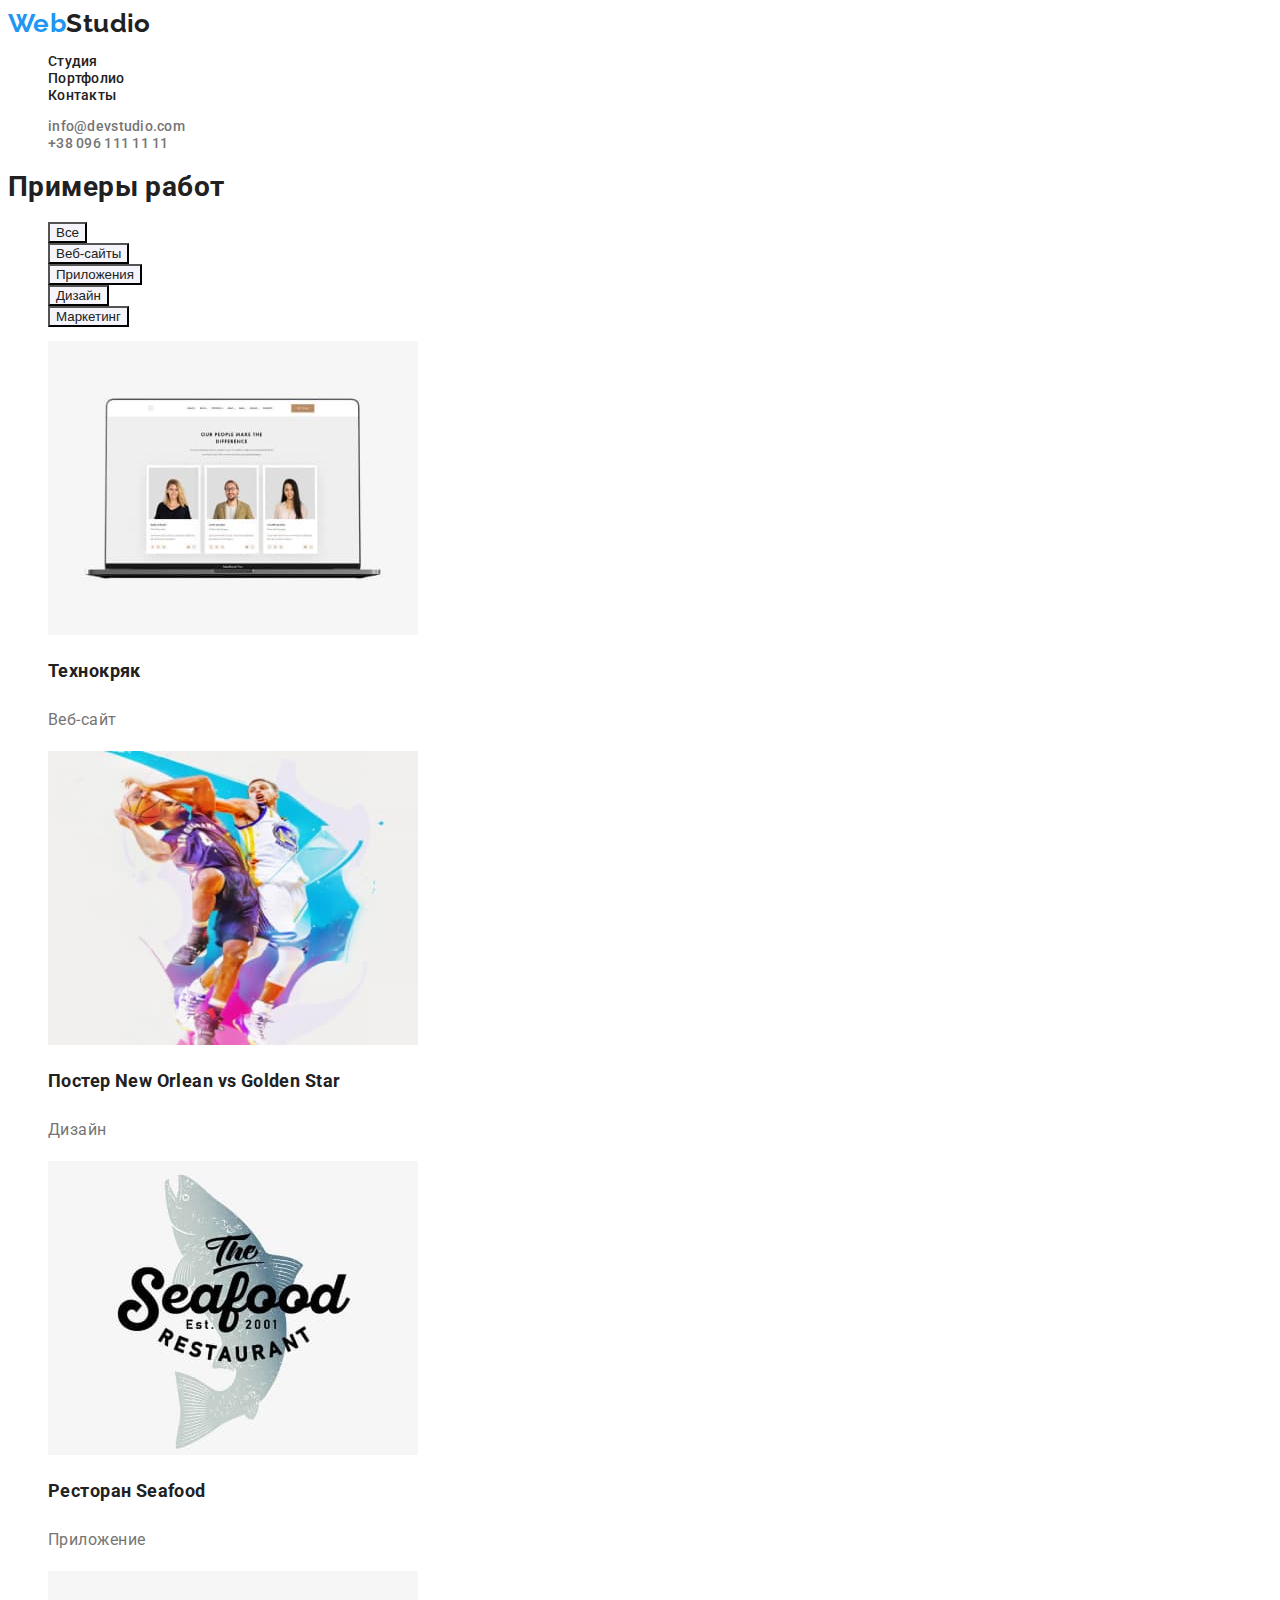
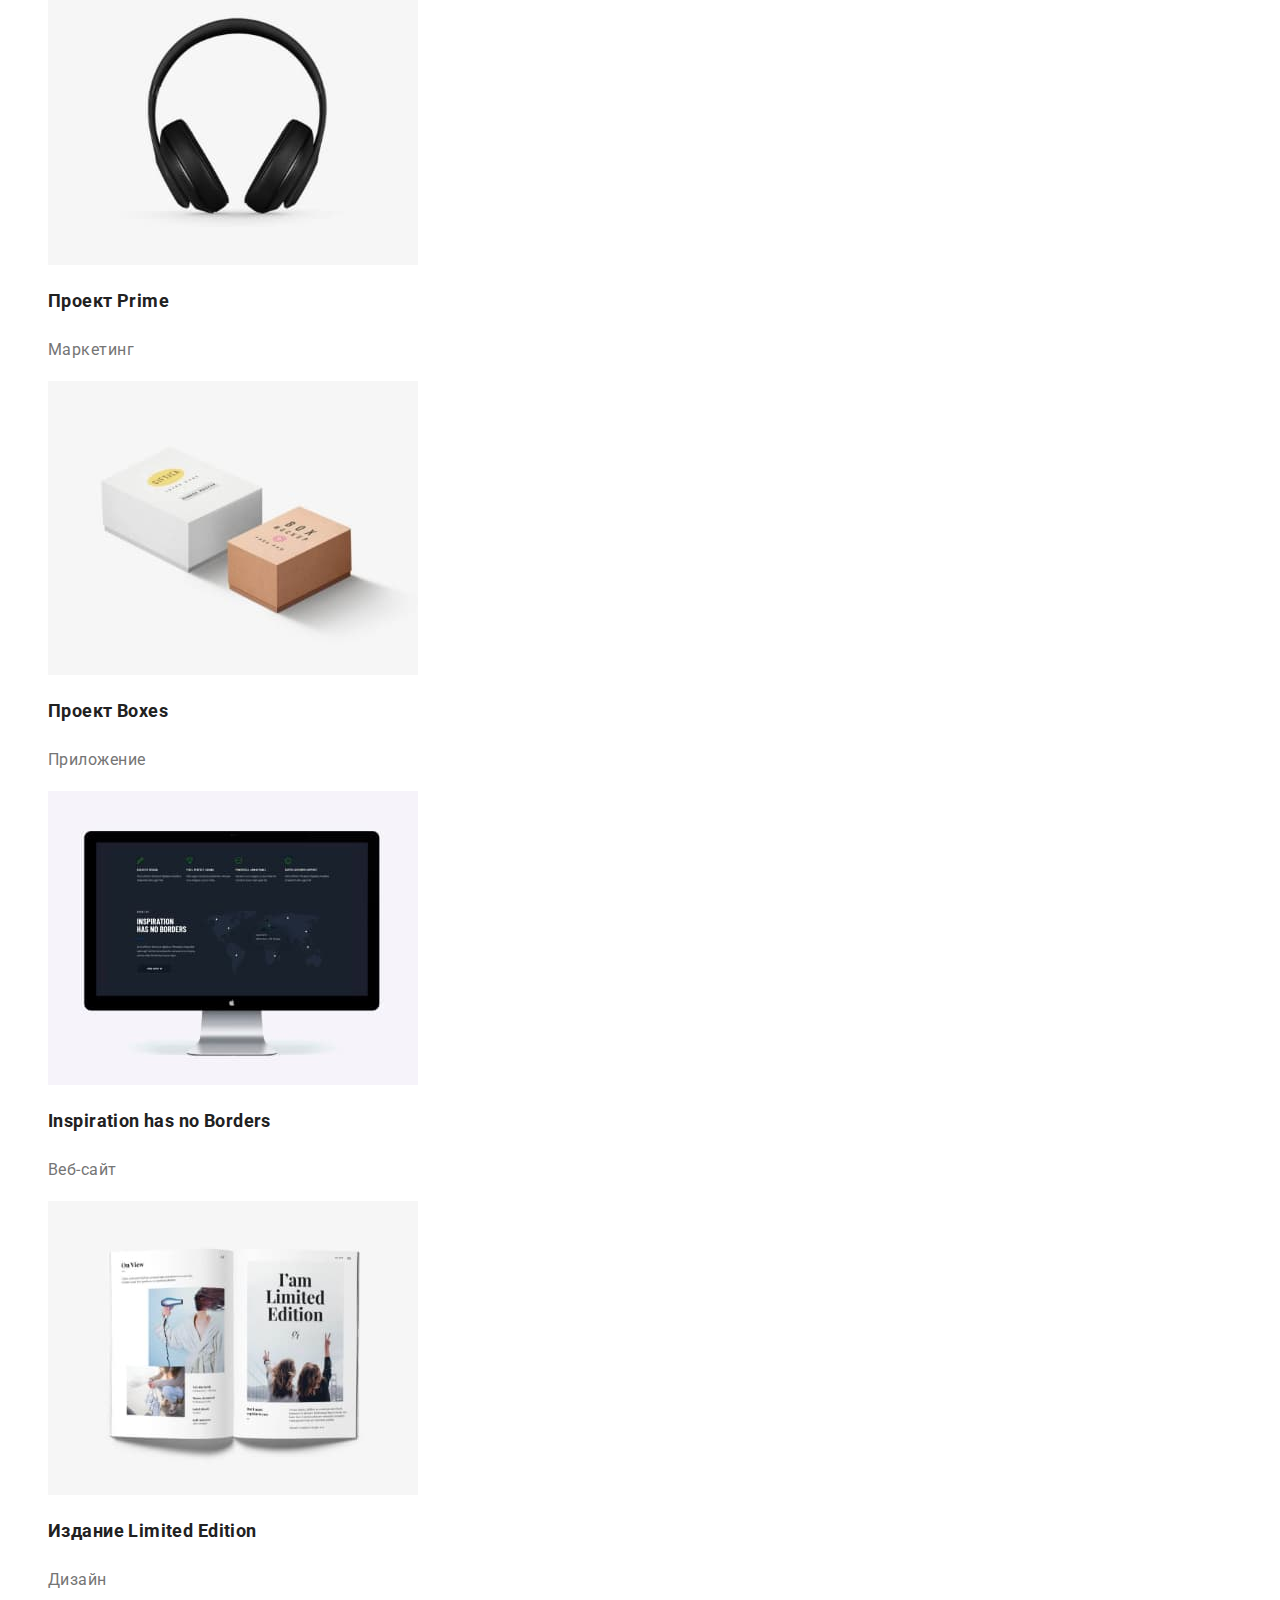
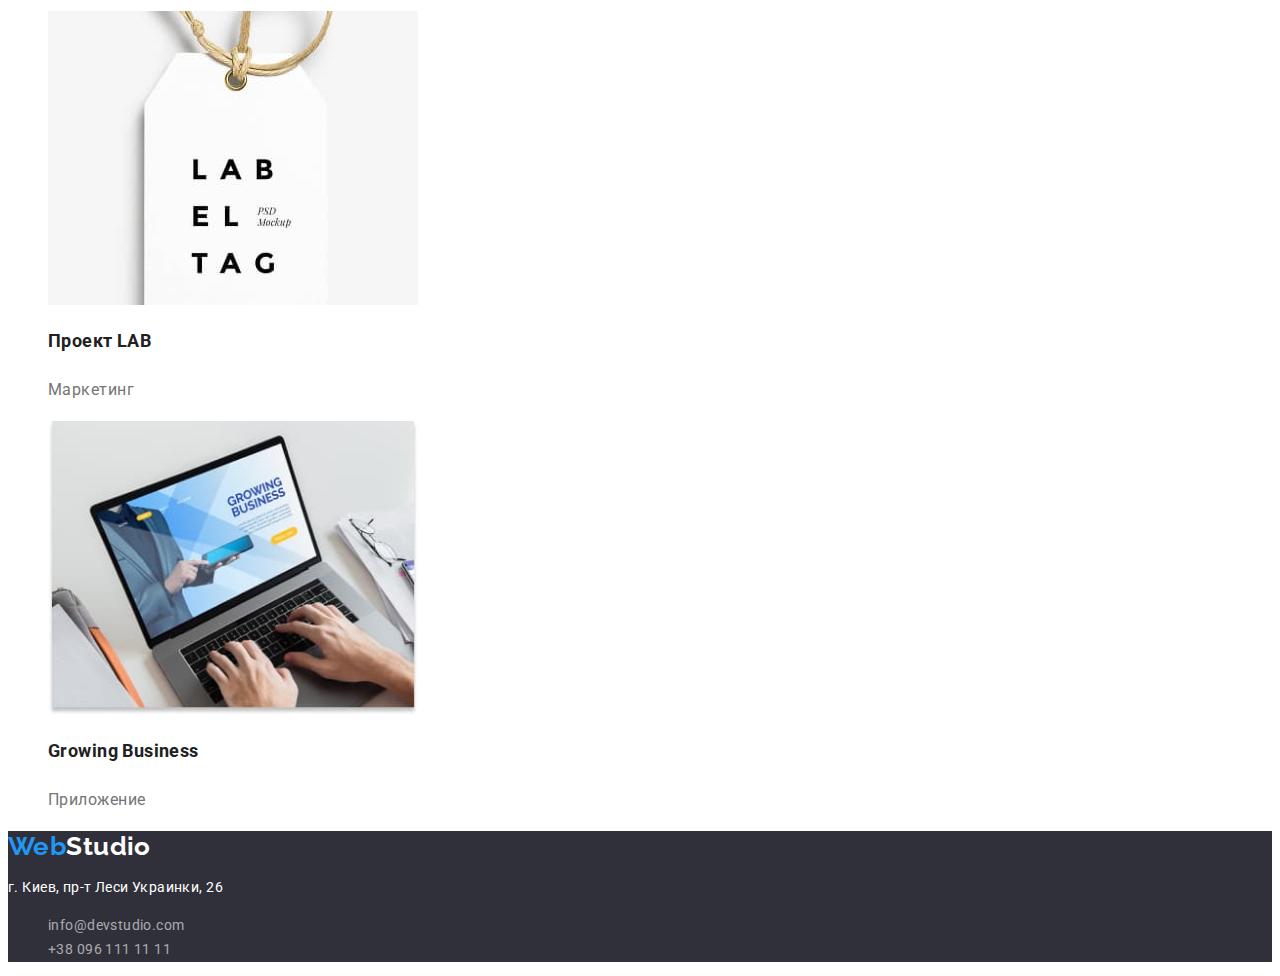
==== portfolio.html @ e50832c1 "ver 2" ====
<!DOCTYPE html>
<html lang="en">
  <head>
    <meta charset="UTF-8" />
    <meta http-equiv="X-UA-Compatible" content="IE=edge" />
    <meta name="viewport" content="width=device-width, initial-scale=1.0" />
    <title>Портфолио</title>
    <link href="https://fonts.googleapis.com/css2?family=Raleway:wght@700&family=Roboto:wght@400;500;700;900&display=swap" rel="stylesheet">
    <link rel="stylesheet" href="/CSS/style.css" />
  </head>
  <body>
    <!-- Шапка -->
    <header class="header">
      <nav class="nav-header">
        <a href="/index.html" class="nav-header-logo"
          ><span class="nav-logo-part">Web</span>Studio</a
        >
        <ul class="nav-header-links list">
          <li><a href="index.html" class="nav-header-link">Студия</a></li>
          <li>
            <a href="portfolio.html" class="nav-header-link">Портфолио</a>
          </li>
          <li><a href="*" class="nav-header-link">Контакты</a></li>
        </ul>
      </nav>
      <ul class="nav-header-contacts list">
        <li class="nav-header-contact">
          <a href="mailto:info@devstudio.com" class="mail"
            >info@devstudio.com</a
          >
        </li>
        <li class="nav-header-contact">
          <a href="tel:+380961111111" class="tel">+38 096 111 11 11</a>
        </li>
      </ul>
    </header>
    <main>
      <section class="projects-list">
        <h1 class="title">Примеры работ</h1>
        <!-- Кнопки второстепенные -->
        <ul class="filter list">
          <li><button class="filter-btn" type="button">Все</button></li>
          <li><button class="filter-btn" type="button">Веб-сайты</button></li>
          <li><button class="filter-btn" type="button">Приложения</button></li>
          <li><button class="filter-btn" type="button">Дизайн</button></li>
          <li><button class="filter-btn" type="button">Маркетинг</button></li>
        </ul>
        <ul class="projects list">
          <li class="projects-item">
            <a href=""
              ><img
                src="./images/tekhno.jpg"
                alt="tekno"
                width="370"
                height="294"
              />
              <h2 class="title">Технокряк</h2>
              <p lang="ru" class="text">Веб-сайт</p></a
            >
          </li>
          <li class="projects-item">
            <a href="">
              <img
                src="./images/new-orlean.jpg"
                alt="New-Orlean"
                width="370"
                height="294"
              />
              <h2 class="title">Постер New Orlean vs Golden Star</h2>
              <p lang="ru" class="text">Дизайн</p></a
            >
          </li>
          <li class="projects-item">
            <a href="">
              <img
                src="./images/seafood.jpg"
                alt="Seafood"
                width="370"
                height="294"
              />
              <h2 class="title">Ресторан Seafood</h2>
              <p lang="ru" class="text">Приложение</p></a
            >
          </li>
          <li class="projects-item"><a href="">
            <img
              src="./images/prime.jpg"
              alt="Prime"
              width="370"
              height="294"
            />
            <h2 class="title">Проект Prime</h2>
            <p lang="ru" class="text">Маркетинг</p></a>
          </li>
          <li class="projects-item"><a href="">
            <img
              src="./images/boxes.jpg"
              alt="Boxes"
              width="370"
              height="294"
            />
            <h2 class="title">Проект Boxes</h2>
            <p lang="ru" class="text">Приложение</p></a>
          </li>
          <li class="projects-item"><a href="">
            <img
              src="./images/borders.jpg"
              alt="Borders"
              width="370"
              height="294"
            />
            <h2 class="title">Inspiration has no Borders</h2>
            <p lang="ru" class="text">Веб-сайт</p></a>
          </li>
          <li class="projects-item"><a href="">
            <img
              src="./images/ltd-edit.jpg"
              alt="Limited"
              width="370"
              height="294"
            />
            <h2 class="title">Издание Limited Edition</h2>
            <p lang="ru" class="text">Дизайн</p></a>
          </li>
          <li class="projects-item"><a href="">
            <img src="./images/lab.jpg" alt="LAB" width="370" height="294" />
            <h2 class="title">Проект LAB</h2>
            <p lang="ru" class="text">Маркетинг</p>
          </li></a>
          <li class="projects-item"><a href="">
            <img
              src="./images/growing.jpg"
              alt="Growing"
              width="370"
              height="294"
            />
            <h2 class="title">Growing Business</h2>
            <p lang="ru" class="text">Приложение</p></a>
          </li>
        </ul>
      </section>
    </main>
    <footer class="footer">
      <a href="/index.html" class="footer-logo"
        ><span class="footer-logo-part">Web</span>Studio</a
      >
      <address class="footer-address">
        <p lang=ru class="footer-address-text">г. Киев, пр-т Леси Украинки, 26</p>
        <ul class="footer-address-list list">
          <li class="footer-address-link">
            <a href="mailto:info@devstudio.com">info@devstudio.com</a>
          </li>
          <li class="footer-address-link">
            <a href="tel:+380961111111">+38 096 111 11 11</a>
          </li>
        </ul>
      </address>
    </footer>
  </body>
</html>
---- CSS/style.css ----
:root {
  --primary-text-color: #212121;
  --paragraph-tex-color: #757575;
  --primary-background-color: #e5e5e5;
  --footer-background-coror: #2f303a;
  --hover-color: #2196f3;
  --hover-bgc: #ffffff;
}
/* Утилиты */
.list {
  list-style: none;
}
a {
  text-decoration: none;
}

body {
  font-family: Roboto, sans-serif;
  color: var(--primary-text-color);
  font-size: 14px;
  letter-spacing: 0.03em;
}
/* Стили для index.html*/
/* ШАПКА index.html and portfolio.html*/
.header {
  background-color: var(--hover-bgc);
}

.nav-header-logo {
  font-family: Raleway, sans-serif;
  text-decoration: none;
  font-weight: 700;
  font-size: 26px;
  line-height: 1.19;
  color: var(--primary-text-color);
}
.nav-logo-part {
  color: var(--hover-color);
}

.nav-header-link {
  color: var(--primary-text-color);
  font-weight: 500;
  line-height: 1.14;
  letter-spacing: 0.02em;
  /* text-decoration: none; */
}

.mail {
  color: var(--paragraph-tex-color);
  font-weight: 500;
  line-height: 1.14;
  letter-spacing: 0.02em;
  /* text-decoration: none; */
}
.tel {
  color: var(--paragraph-tex-color);
  font-weight: 500;
  line-height: 1.14;
  letter-spacing: 0.02em;
  /* text-decoration: none; */
}

.tel:hover,
.mail:hover,
.tel:focus,
.mail:focus,
.nav-header-link:hover,
.nav-header-link:focus {
  color: var(--hover-color);
}

/* HERO */
.hero-title {
  font-weight: 900;
  font-size: 44px;
  line-height: 1.36;
  text-align: center;
  letter-spacing: 0.06em;
  text-transform: uppercase;
}

/* Кнопка основная */

.hero-btn {
  font-weight: 700;
  font-size: 16px;
  line-height: 1.88;
  color: var(--hover-bgc);
  background-color: var(--hover-color);
  display: flex;
  align-items: center;
  text-align: center;
  letter-spacing: 0.06em;
  cursor: pointer;
}

/* Преимущества */
.advantages-list-title {
  font-weight: 700;
  text-transform: uppercase;
}
.advantages-list-text {
  line-height: 1.71;
  color: var(--paragraph-tex-color);
}
.activities-title {
  font-weight: 700;
  font-size: 36px;
  line-height: 1.16;
  /* text-align: center; */
}
.team-title {
  font-weight: 700;
  font-size: 36px;
  line-height: 1.16;
  /* text-align: center; */
}
.team-item-title {
  font-weight: 500;
  font-size: 16px;
  line-height: 1.18;
  /* text-align: center; */
}
.team-item-text {
  font-weight: 400;
  font-size: 16px;
  line-height: 1.18;
  color: var(--paragraph-tex-color);
  /* text-align: center; */
}

/* Подвал index and footer*/
.footer {
  background-color: var(--footer-background-coror);
}
.footer-logo {
  font-family: Raleway, sans-serif;
  text-decoration: none;
  font-weight: 700;
  font-size: 26px;
  line-height: 1.19;
  color: var(--hover-bgc);
}
.footer-logo-part {
  color: var(--hover-color);
}
.footer-address-text {
  line-height: 1.71;
  color: var(--hover-bgc);
  font-style: normal;
}
.footer-address-link a {
  line-height: 1.71;
  color: rgba(255, 255, 255, 0.6);
  font-style: normal;
}
.footer-address-link :hover,
.footer-address-link :focus {
  color: var(--hover-color);
}

/* Стили для Портфолио */

/* Кнопки portfolio */
.filter-btn {
  background-color: #f5f4fa;
  color: var(--primary-text-color);
  cursor: pointer;
}

.filter-btn:hover {
  background-color: var(--hover-color);
  color: var(--hover-bgc);
}

.projects-item .title {
  font-weight: 700;
  font-size: 18px;
  line-height: 2;
  color: var(--primary-text-color);
}
.projects-item .text {
  font-size: 16px;
  line-height: 1.88;
  letter-spacing: 0.03em;
  color: var(--paragraph-tex-color);
}
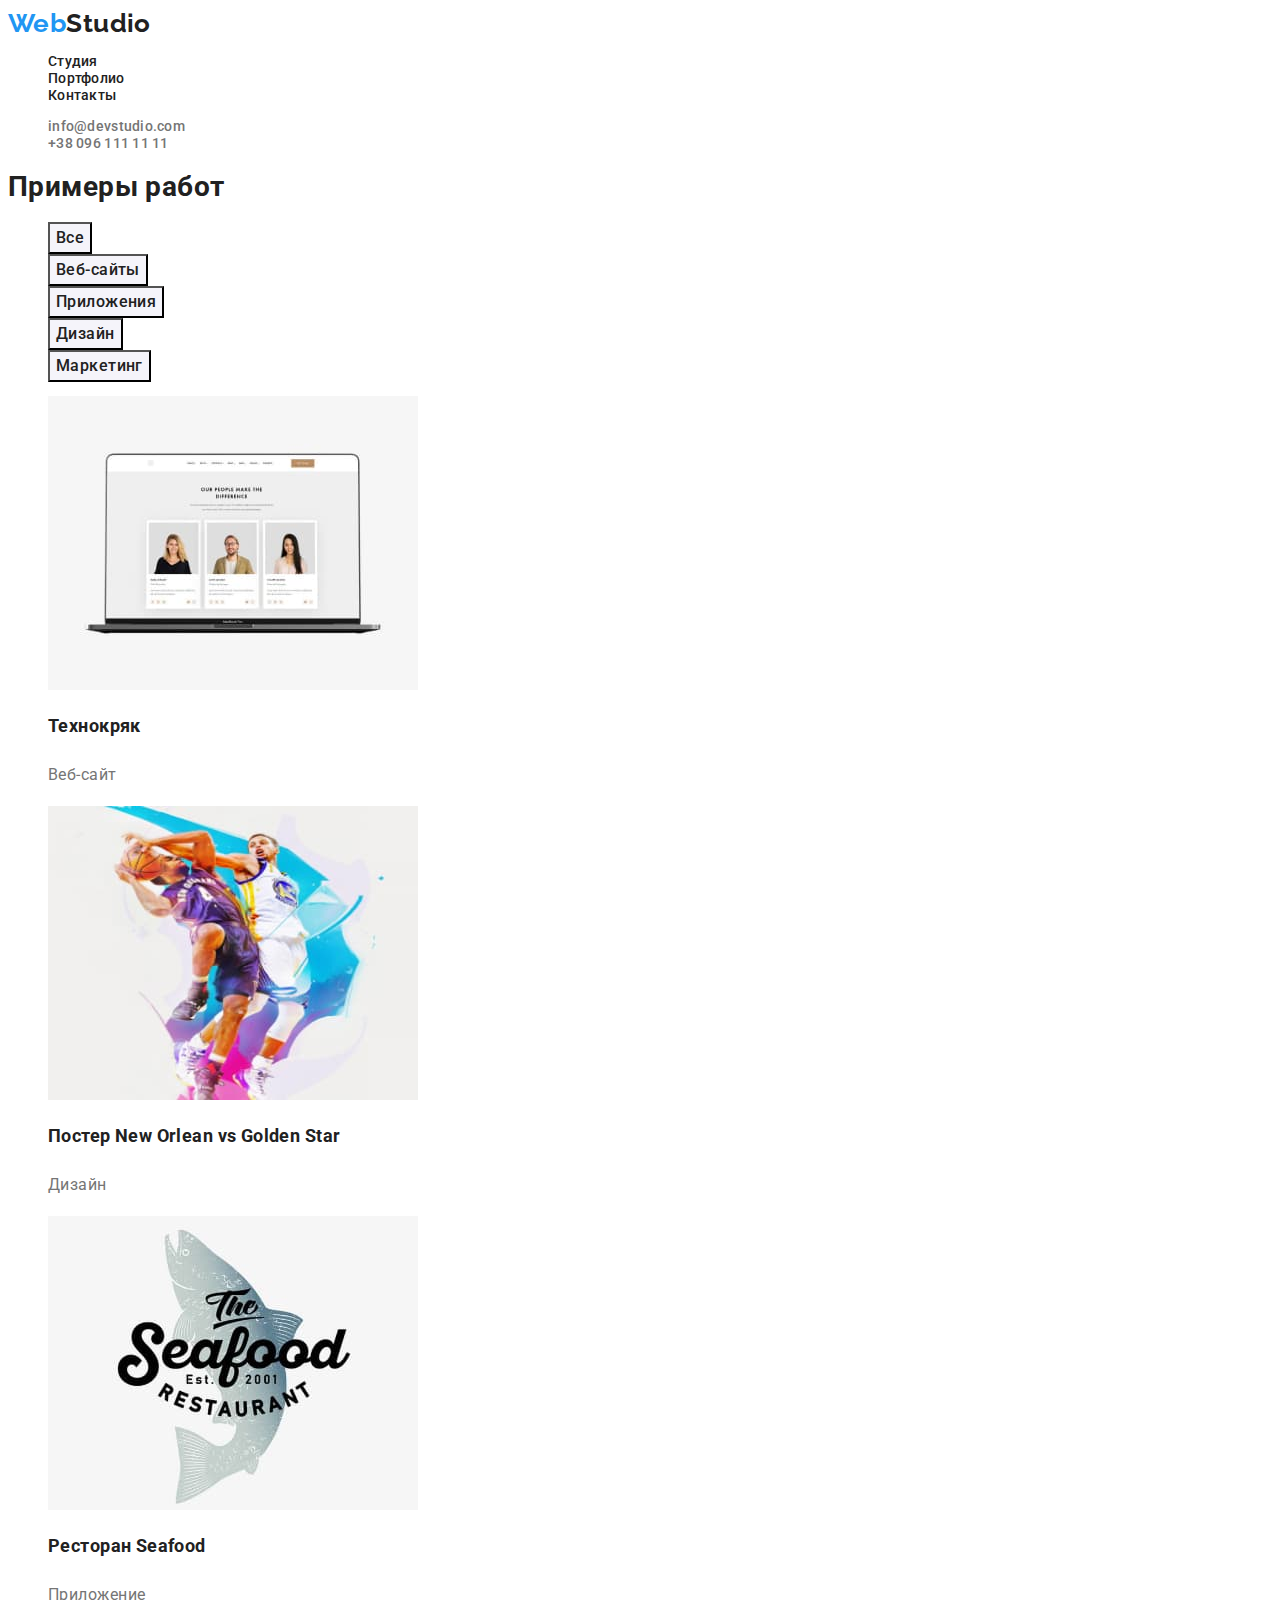
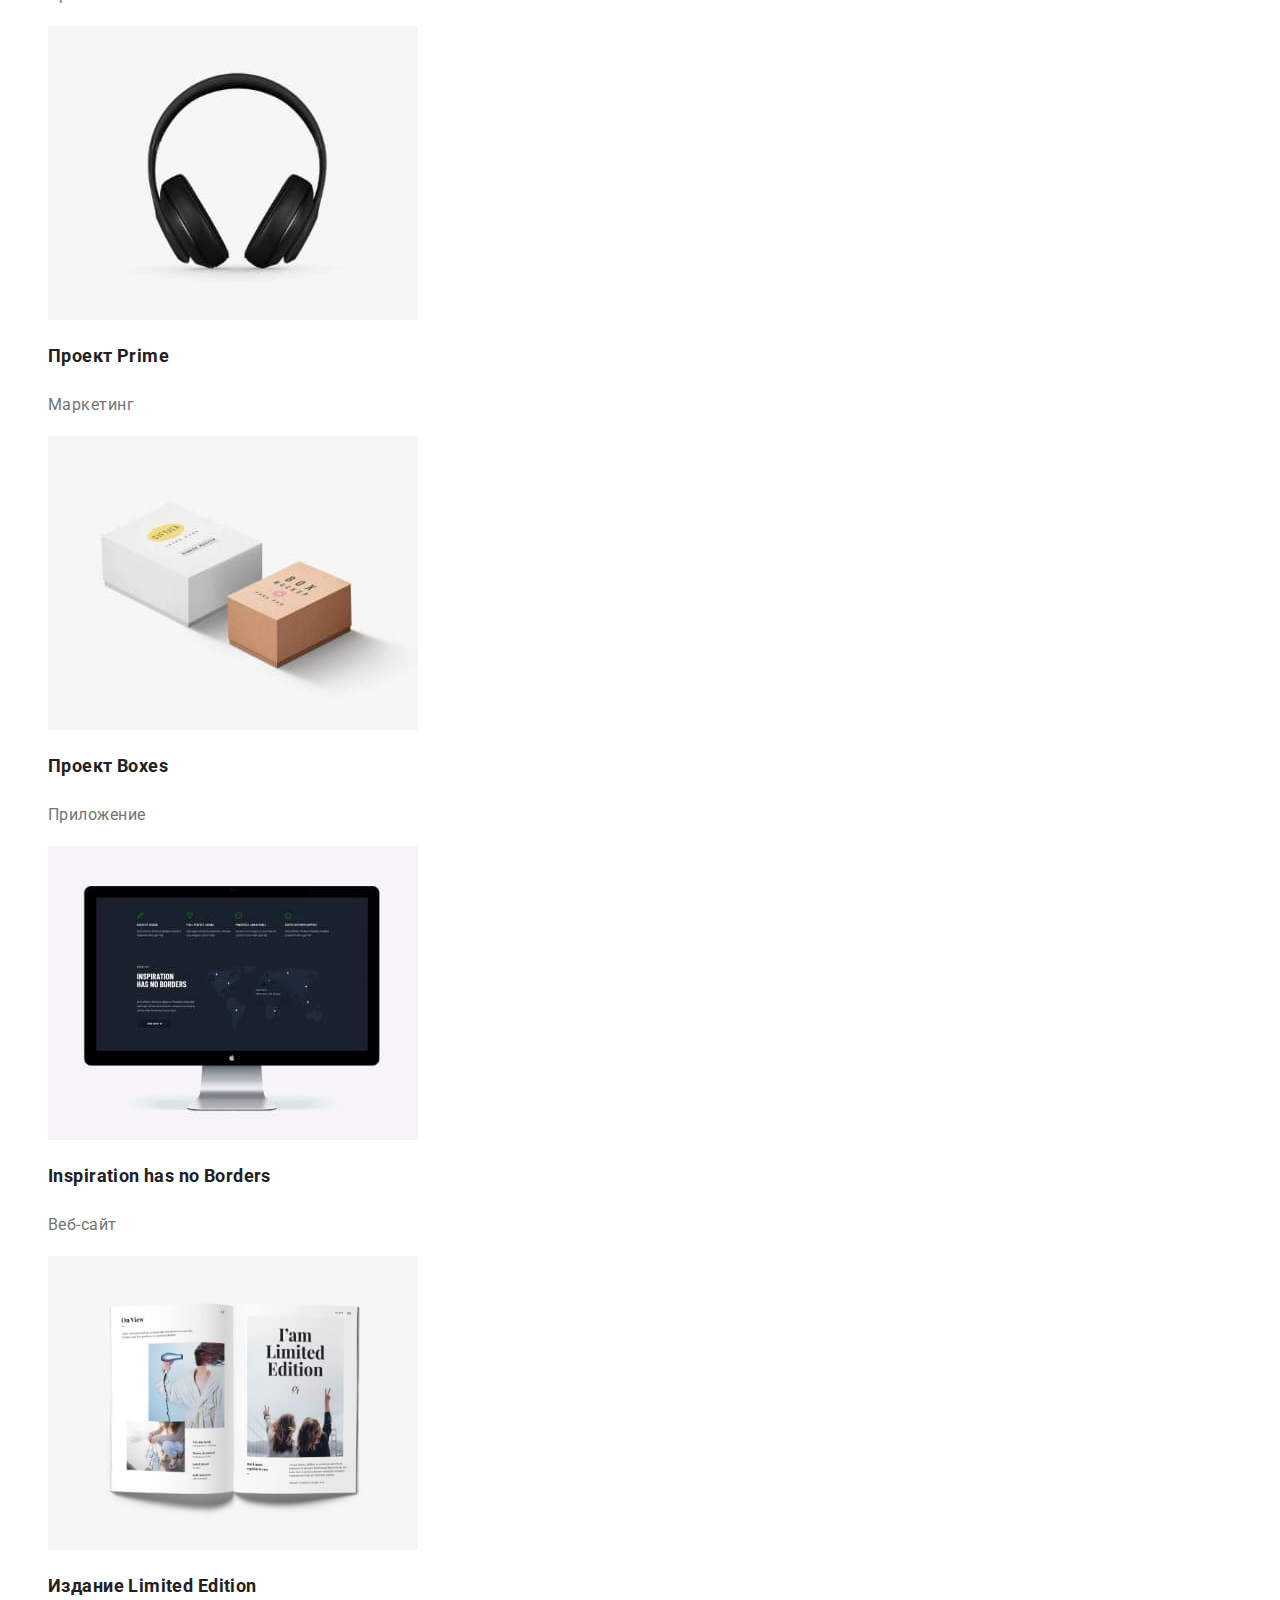
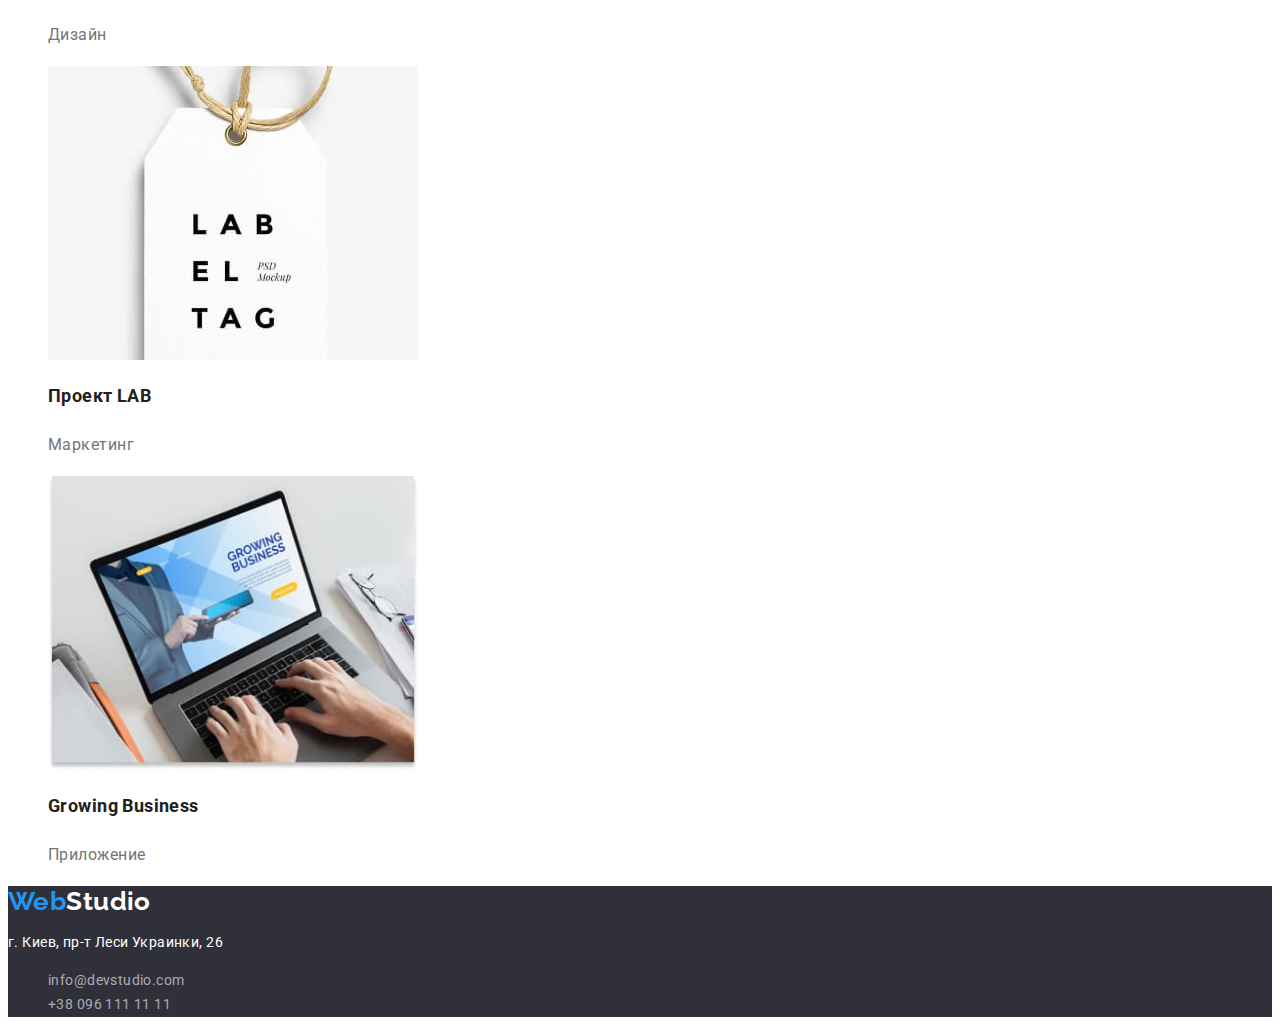
==== commit 140f1ca4: "ver7" ====
--- a/portfolio.html
+++ b/portfolio.html
@@ -4,9 +4,9 @@
     <meta charset="UTF-8" />
     <meta http-equiv="X-UA-Compatible" content="IE=edge" />
     <meta name="viewport" content="width=device-width, initial-scale=1.0" />
-    <title>Портфолио</title>
+    <title>Portfolio</title>
     <link href="https://fonts.googleapis.com/css2?family=Raleway:wght@700&family=Roboto:wght@400;500;700;900&display=swap" rel="stylesheet">
-    <link rel="stylesheet" href="/CSS/style.css" />
+    <link rel="stylesheet" href="./CSS/style.css" />
   </head>
   <body>
     <!-- Шапка -->
--- a/CSS/style.css
+++ b/CSS/style.css
@@ -12,6 +12,9 @@
 }
 a {
   text-decoration: none;
+}
+address {
+  font-style: normal;
 }
 
 body {
@@ -75,7 +78,8 @@
   font-weight: 900;
   font-size: 44px;
   line-height: 1.36;
-  text-align: center;
+  color: var(--hover-bgc);
+  background-color: var(--footer-background-coror);
   letter-spacing: 0.06em;
   text-transform: uppercase;
 }
@@ -87,47 +91,40 @@
   font-size: 16px;
   line-height: 1.88;
   color: var(--hover-bgc);
+  font-family: inherit;
   background-color: var(--hover-color);
-  display: flex;
-  align-items: center;
-  text-align: center;
   letter-spacing: 0.06em;
   cursor: pointer;
 }
 
 /* Преимущества */
 .advantages-list-title {
-  font-weight: 700;
   text-transform: uppercase;
+  font-size: inherit;
+  line-height: 1.14;
+  letter-spacing: 0.03em;
 }
 .advantages-list-text {
   line-height: 1.71;
   color: var(--paragraph-tex-color);
 }
 .activities-title {
-  font-weight: 700;
   font-size: 36px;
   line-height: 1.16;
-  /* text-align: center; */
 }
 .team-title {
-  font-weight: 700;
   font-size: 36px;
   line-height: 1.16;
-  /* text-align: center; */
 }
 .team-item-title {
   font-weight: 500;
   font-size: 16px;
   line-height: 1.18;
-  /* text-align: center; */
 }
 .team-item-text {
-  font-weight: 400;
   font-size: 16px;
   line-height: 1.18;
   color: var(--paragraph-tex-color);
-  /* text-align: center; */
 }
 
 /* Подвал index and footer*/
@@ -164,8 +161,13 @@
 
 /* Кнопки portfolio */
 .filter-btn {
+  font-family: inherit;
   background-color: #f5f4fa;
   color: var(--primary-text-color);
+  line-height: 1.62;
+  font-size: 16px;
+  font-weight: 500;
+  letter-spacing: inherit;
   cursor: pointer;
 }
 
@@ -175,7 +177,6 @@
 }
 
 .projects-item .title {
-  font-weight: 700;
   font-size: 18px;
   line-height: 2;
   color: var(--primary-text-color);
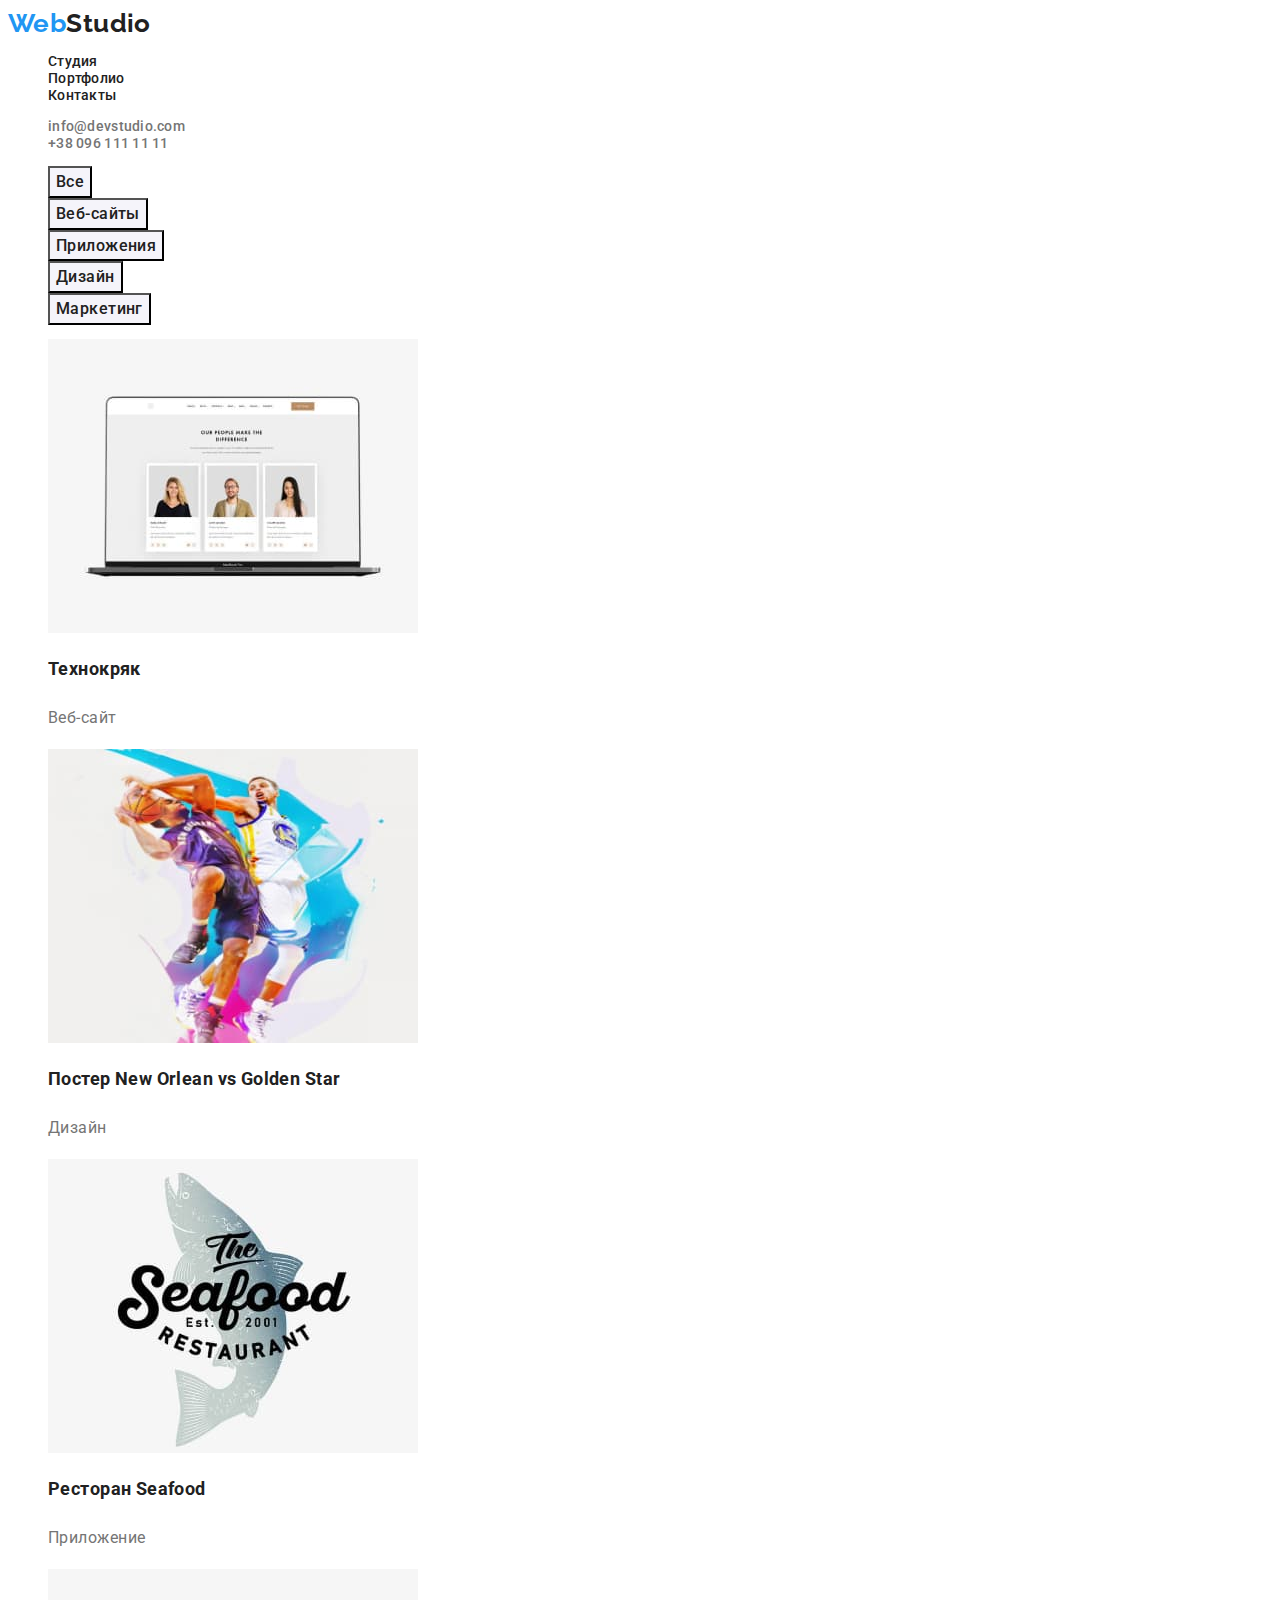
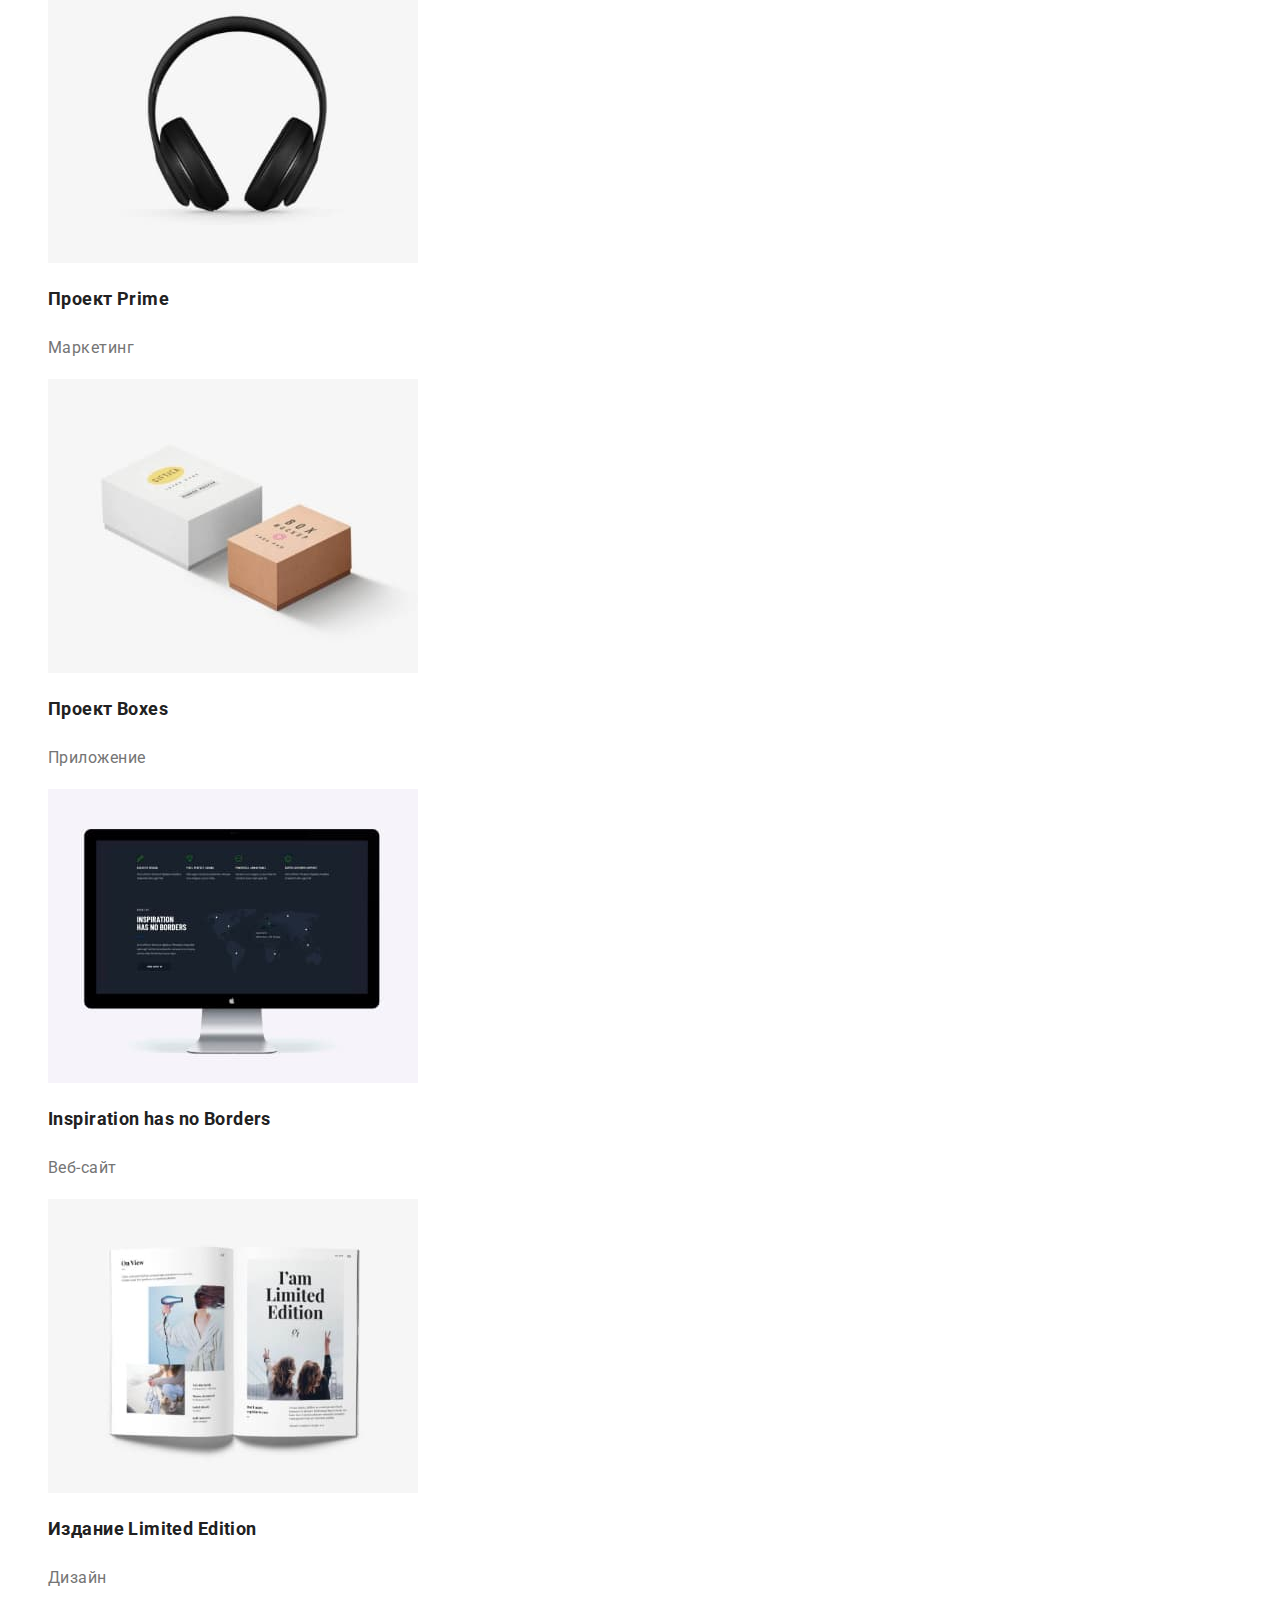
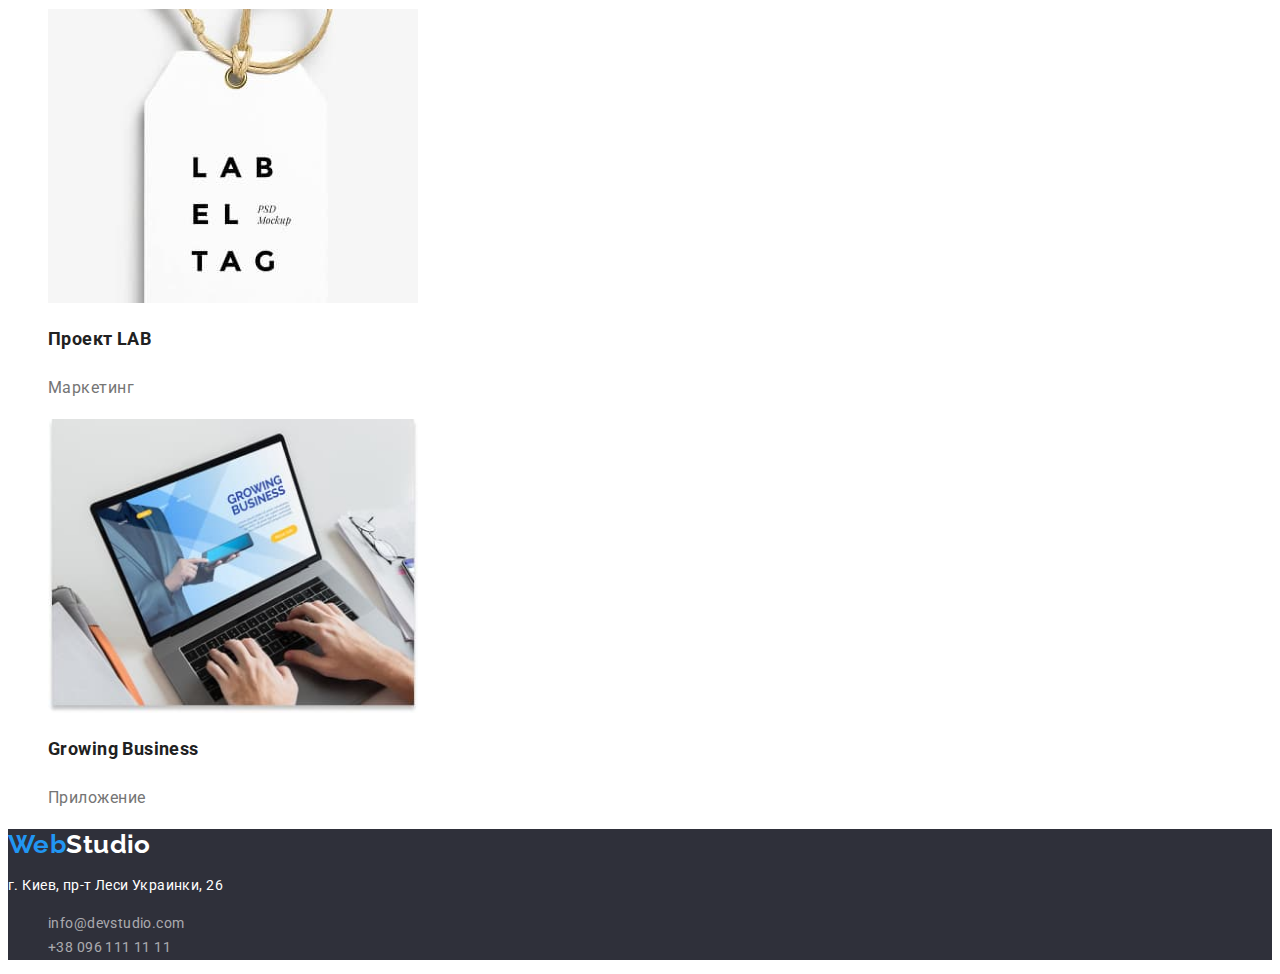
==== commit 56e9928a: "ver8" ====
--- a/portfolio.html
+++ b/portfolio.html
@@ -36,7 +36,7 @@
     </header>
     <main>
       <section class="projects-list">
-        <h1 class="title">Примеры работ</h1>
+        <h1 class="title-section">Примеры работ</h1>
         <!-- Кнопки второстепенные -->
         <ul class="filter list">
           <li><button class="filter-btn" type="button">Все</button></li>
--- a/CSS/style.css
+++ b/CSS/style.css
@@ -187,3 +187,7 @@
   letter-spacing: 0.03em;
   color: var(--paragraph-tex-color);
 }
+.title-advantages,
+.title-section {
+  display: none;
+}
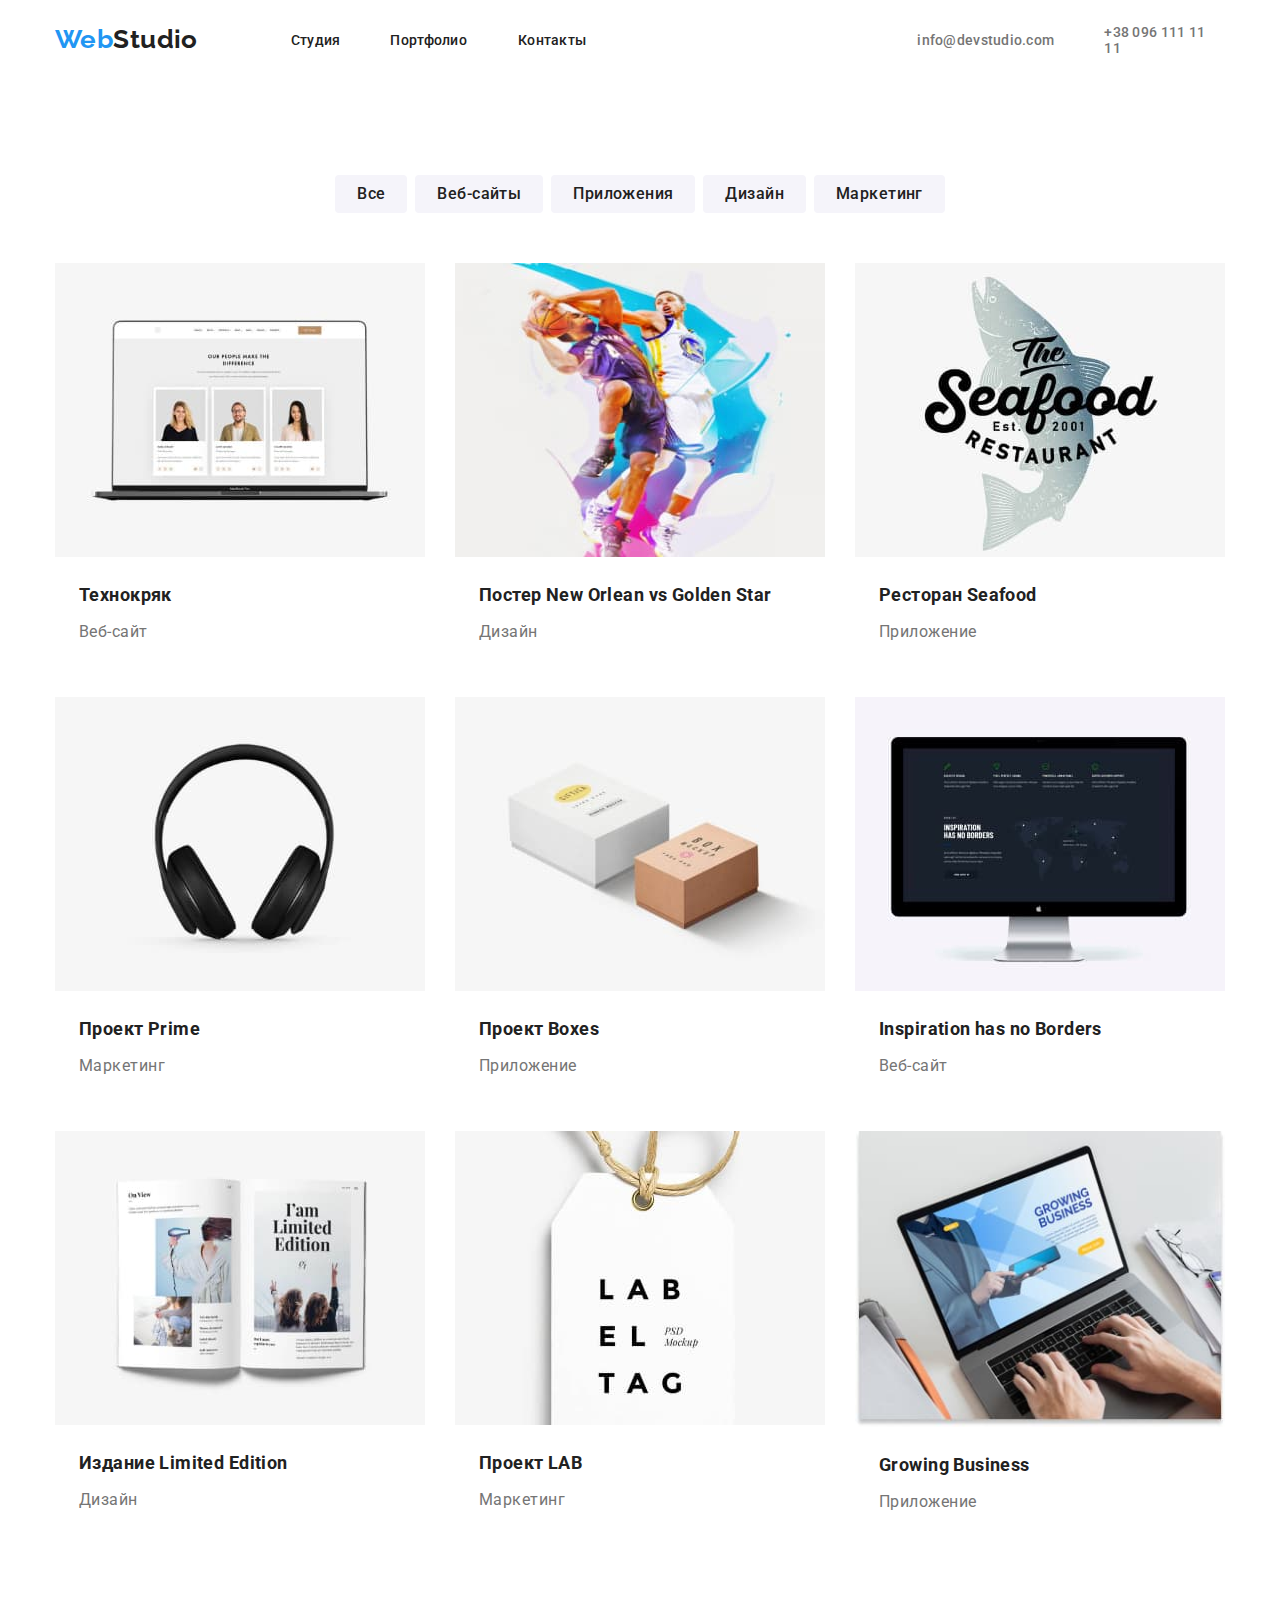
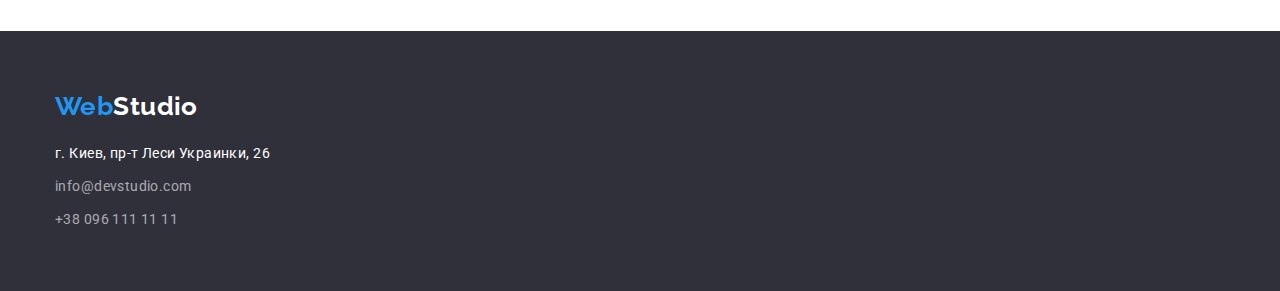
==== commit 3772e20c: "commit-1" ====
--- a/portfolio.html
+++ b/portfolio.html
@@ -6,45 +6,48 @@
     <meta name="viewport" content="width=device-width, initial-scale=1.0" />
     <title>Portfolio</title>
     <link href="https://fonts.googleapis.com/css2?family=Raleway:wght@700&family=Roboto:wght@400;500;700;900&display=swap" rel="stylesheet">
-    <link rel="stylesheet" href="./CSS/style.css" />
+    <link rel="stylesheet" href="https://cdnjs.cloudflare.com/ajax/libs/modern-normalize/1.1.0/modern-normalize.css" integrity="sha512-Y0MM+V6ymRKN2zStTqzQ227DWhhp4Mzdo6gnlRnuaNCbc+YN/ZH0sBCLTM4M0oSy9c9VKiCvd4Jk44aCLrNS5Q==" crossorigin="anonymous" referrerpolicy="no-referrer" />
+    <link rel="stylesheet" href="./CSS/styles.css" />
   </head>
   <body>
     <!-- Шапка -->
     <header class="header">
-      <nav class="nav-header">
-        <a href="/index.html" class="nav-header-logo"
-          ><span class="nav-logo-part">Web</span>Studio</a
-        >
-        <ul class="nav-header-links list">
-          <li><a href="index.html" class="nav-header-link">Студия</a></li>
-          <li>
-            <a href="portfolio.html" class="nav-header-link">Портфолио</a>
+      <div class="container">
+        <nav class="nav-header">
+          <a href="/index.html" class="nav-header-logo"
+            ><span class="nav-logo-part">Web</span>Studio</a
+          >
+          <ul class="nav-header-links list">
+            <li class="nav-header-list-item"><a href="index.html" class="nav-header-link">Студия</a></li>
+            <li class="nav-header-list-item">
+              <a href="portfolio.html" class="nav-header-link">Портфолио</a>
+            </li>
+            <li class="nav-header-list-item"><a href="*" class="nav-header-link">Контакты</a></li>
+          </ul>
+            <ul class="nav-header-contacts list">
+          <li class="nav-header-contact">
+            <a href="mailto:info@devstudio.com" class="mail">info@devstudio.com</a>
           </li>
-          <li><a href="*" class="nav-header-link">Контакты</a></li>
+          <li class="nav-header-contact">
+            <a href="tel:+380961111111" class="tel">+38 096 111 11 11</a>
+          </li>
         </ul>
-      </nav>
-      <ul class="nav-header-contacts list">
-        <li class="nav-header-contact">
-          <a href="mailto:info@devstudio.com" class="mail"
-            >info@devstudio.com</a
-          >
-        </li>
-        <li class="nav-header-contact">
-          <a href="tel:+380961111111" class="tel">+38 096 111 11 11</a>
-        </li>
-      </ul>
+      </div>
     </header>
     <main>
-      <section class="projects-list">
+      <section class="section">
         <h1 class="title-section">Примеры работ</h1>
         <!-- Кнопки второстепенные -->
+        <div class="container">
         <ul class="filter list">
-          <li><button class="filter-btn" type="button">Все</button></li>
-          <li><button class="filter-btn" type="button">Веб-сайты</button></li>
-          <li><button class="filter-btn" type="button">Приложения</button></li>
-          <li><button class="filter-btn" type="button">Дизайн</button></li>
-          <li><button class="filter-btn" type="button">Маркетинг</button></li>
+          <li class="filter-item"><button class="filter-btn" type="button">Все</button></li>
+          <li class="filter-item"><button class="filter-btn" type="button">Веб-сайты</button></li>
+          <li class="filter-item"><button class="filter-btn" type="button">Приложения</button></li>
+          <li class="filter-item"><button class="filter-btn" type="button">Дизайн</button></li>
+          <li class="filter-item"><button class="filter-btn" type="button">Маркетинг</button></li>
         </ul>
+      </div>
+      <div class="container">
         <ul class="projects list">
           <li class="projects-item">
             <a href=""
@@ -138,23 +141,24 @@
             <p lang="ru" class="text">Приложение</p></a>
           </li>
         </ul>
+      </div>
       </section>
     </main>
     <footer class="footer">
-      <a href="/index.html" class="footer-logo"
-        ><span class="footer-logo-part">Web</span>Studio</a
-      >
-      <address class="footer-address">
-        <p lang=ru class="footer-address-text">г. Киев, пр-т Леси Украинки, 26</p>
-        <ul class="footer-address-list list">
-          <li class="footer-address-link">
-            <a href="mailto:info@devstudio.com">info@devstudio.com</a>
-          </li>
-          <li class="footer-address-link">
-            <a href="tel:+380961111111">+38 096 111 11 11</a>
-          </li>
-        </ul>
-      </address>
+      <div class="container">
+        <a href="/index.html" class="footer-logo"><span class="footer-logo-part">Web</span>Studio</a>
+        <address class="footer-address">
+          <p class="footer-address-text">г. Киев, пр-т Леси Украинки, 26</p>
+          <ul class="footer-address-list list">
+            <li class="footer-address-link">
+              <a href="mailto:info@devstudio.com">info@devstudio.com</a>
+            </li>
+            <li class="footer-address-link">
+              <a href="tel:+380961111111">+38 096 111 11 11</a>
+            </li>
+          </ul>
+        </address>
+      </div>
     </footer>
   </body>
 </html>
--- a/CSS/styles.css
+++ b/CSS/styles.css
@@ -0,0 +1,369 @@
+:root {
+  --primary-text-color: #212121;
+  --paragraph-tex-color: #757575;
+  --primary-background-color: #e5e5e5;
+  --footer-background-coror: #2f303a;
+  --hover-color: #2196f3;
+  --hover-bgc: #ffffff;
+  --card-set: 30px;
+}
+/* Утилиты */
+h1,
+h2,
+h3,
+h4,
+h5,
+h6,
+p,
+ul {
+  padding: 0;
+  margin: 0;
+}
+.section {
+  padding-top: 94px;
+  padding-bottom: 94px;
+}
+
+.list {
+  list-style: none;
+}
+a {
+  text-decoration: none;
+}
+
+img {
+  display: block;
+  max-width: 100%;
+  height: auto;
+}
+
+address {
+  font-style: normal;
+}
+
+body {
+  font-family: Roboto, sans-serif;
+
+  color: var(--primary-text-color);
+  font-size: 14px;
+  letter-spacing: 0.03em;
+}
+.container {
+  width: 1200px;
+  padding-left: 15px;
+  padding-right: 15px;
+  margin: 0 auto;
+  /* outline: 2px solid tomato; */
+}
+
+/* Стили для index.html*/
+/* ШАПКА index.html and portfolio.html*/
+.header {
+  background-color: var(--hover-bgc);
+}
+
+.nav-header {
+  display: flex;
+}
+
+.nav-header-logo {
+  font-family: Raleway, sans-serif;
+  text-decoration: none;
+  font-weight: 700;
+  font-size: 26px;
+  line-height: 1.19;
+  color: var(--primary-text-color);
+  margin-top: 24px;
+  margin-bottom: 25px;
+}
+.nav-logo-part {
+  color: var(--hover-color);
+}
+
+.nav-header-links {
+  display: flex;
+  align-items: center;
+  padding-top: 32px;
+  padding-bottom: 32px;
+  margin-left: 93px;
+}
+
+.nav-header-list-item:nth-child(2) {
+  margin-left: 50px;
+  margin-right: 51px;
+}
+.nav-header-contact:first-child {
+  margin-left: 331px;
+  margin-right: 50px;
+}
+
+.nav-header-contacts {
+  display: flex;
+  align-items: center;
+  /* padding: 32px;
+  margin-left: 331px; */
+}
+
+.nav-header-link {
+  color: var(--primary-text-color);
+  font-weight: 500;
+  line-height: 1.14;
+  letter-spacing: 0.02em;
+}
+
+.mail {
+  color: var(--paragraph-tex-color);
+  font-weight: 500;
+  line-height: 1.14;
+  letter-spacing: 0.02em;
+}
+.tel {
+  color: var(--paragraph-tex-color);
+  font-weight: 500;
+  line-height: 1.14;
+  letter-spacing: 0.02em;
+}
+
+.tel:hover,
+.mail:hover,
+.tel:focus,
+.mail:focus,
+.nav-header-link:hover,
+.nav-header-link:focus {
+  color: var(--hover-color);
+}
+
+/* HERO */
+.hero {
+  color: var(--primary-text-color);
+  text-align: center;
+  padding-top: 200px;
+  padding-bottom: 200px;
+  background-color: var(--footer-background-coror);
+  min-width: 1600px;
+}
+
+.hero-title {
+  font-weight: 900;
+  font-size: 44px;
+  line-height: 1.36;
+  color: var(--hover-bgc);
+  letter-spacing: 0.06em;
+  text-transform: uppercase;
+  width: 696px;
+  margin-left: auto;
+  margin-right: auto;
+  margin-bottom: 30px;
+}
+
+/* Кнопка основная */
+
+.hero-btn {
+  display: inline-block;
+  padding: 10px 32px;
+  margin-left: auto;
+  margin-right: auto;
+
+  font-weight: 700;
+  font-size: 16px;
+  line-height: 1.88;
+  color: var(--hover-bgc);
+  background-color: var(--hover-color);
+  font-family: inherit;
+  letter-spacing: 0.06em;
+  cursor: pointer;
+
+  min-width: 200px;
+  border: none;
+  border-radius: 4px;
+}
+
+/* Преимущества */
+
+.advantages-list {
+  display: flex;
+}
+.advantages-list-item:not(:last-child) {
+  margin-right: 30px;
+}
+
+.advantages-list-title {
+  text-transform: uppercase;
+  font-size: inherit;
+  line-height: 1.14;
+  letter-spacing: 0.03em;
+  margin-bottom: 10px;
+}
+.advantages-list-text {
+  line-height: 1.71;
+  color: var(--paragraph-tex-color);
+}
+
+.activities-title {
+  font-size: 36px;
+  line-height: 1.16;
+  text-align: center;
+  margin-bottom: 50px;
+}
+.activities-list {
+  display: flex;
+}
+
+.activities-item:not(:last-child) {
+  margin-right: 30px;
+}
+
+/* TEAM */
+.team {
+  background-color: #f5f4fa;
+}
+
+.team-title {
+  font-size: 36px;
+  line-height: 1.16;
+  text-align: center;
+  padding-top: 94px;
+  margin-bottom: 50px;
+}
+.team-item-title {
+  font-weight: 500;
+  font-size: 16px;
+  line-height: 1.18;
+  margin-top: 30px;
+  margin-bottom: 10px;
+}
+.team-list {
+  display: flex;
+}
+
+.team-item {
+  text-align: center;
+}
+
+.team-item:not(:last-child) {
+  margin-right: 30px;
+}
+
+.team-item-text {
+  font-size: 16px;
+  line-height: 1.18;
+  color: var(--paragraph-tex-color);
+  margin-bottom: 30px;
+}
+
+/* footer */
+
+.footer {
+  padding-top: 60px;
+  padding-bottom: 60px;
+  background-color: var(--footer-background-coror);
+}
+.footer-logo {
+  font-family: Raleway, sans-serif;
+  text-decoration: none;
+  font-weight: 700;
+  font-size: 26px;
+  line-height: 1.19;
+  color: var(--hover-bgc);
+}
+.footer-logo-part {
+  color: var(--hover-color);
+}
+.footer-address {
+  padding-top: 20px;
+}
+.footer-address-text {
+  margin-bottom: 9px;
+  line-height: 1.71;
+  color: var(--hover-bgc);
+  font-style: normal;
+}
+
+.footer-address-link:first-child {
+  margin-bottom: 9px;
+}
+
+.footer-address-link a {
+  line-height: 1.71;
+  color: rgba(255, 255, 255, 0.6);
+  font-style: normal;
+}
+.footer-address-link :hover,
+.footer-address-link :focus {
+  color: var(--hover-color);
+}
+
+/* Стили для Портфолио */
+
+/* Кнопки portfolio */
+
+.filter {
+  display: flex;
+  justify-content: center;
+  margin-bottom: 50px;
+}
+
+.filter-item:not(:last-child) {
+  margin-right: 8px;
+}
+
+.filter-btn {
+  padding: 6px 22px;
+  border-radius: 4px;
+  border: none;
+  background-color: #f5f4fa;
+  color: var(--primary-text-color);
+  line-height: 1.62;
+  font-size: 16px;
+  font-weight: 500;
+  letter-spacing: inherit;
+  cursor: pointer;
+}
+
+.filter-btn:hover {
+  background-color: var(--hover-color);
+  color: var(--hover-bgc);
+}
+
+.projects {
+  display: flex;
+  flex-wrap: wrap;
+  margin-left: -30px;
+  margin-top: -30px;
+
+  flex-basis: calc(100% / 3 - 30px);
+  /* outline: 1px solid tomato; */
+}
+
+.projects-item {
+  margin-left: 30px;
+  margin-top: 30px;
+  /* outline: 1px solid tomato; */
+}
+
+.projects-item .title {
+  margin-left: 24px;
+  margin-right: 24px;
+  margin-top: 20px;
+  margin-bottom: 4px;
+  font-size: 18px;
+  line-height: 2;
+  color: var(--primary-text-color);
+}
+.projects-item .text {
+  margin-left: 24px;
+  margin-right: 24px;
+  padding-bottom: 20px;
+  font-size: 16px;
+  line-height: 1.88;
+  letter-spacing: 0.03em;
+  color: var(--paragraph-tex-color);
+}
+.projects:nth-last-child(-n + 3) {
+  margin-bottom: 0px;
+}
+
+.title-advantages,
+.title-section {
+  display: none;
+}
